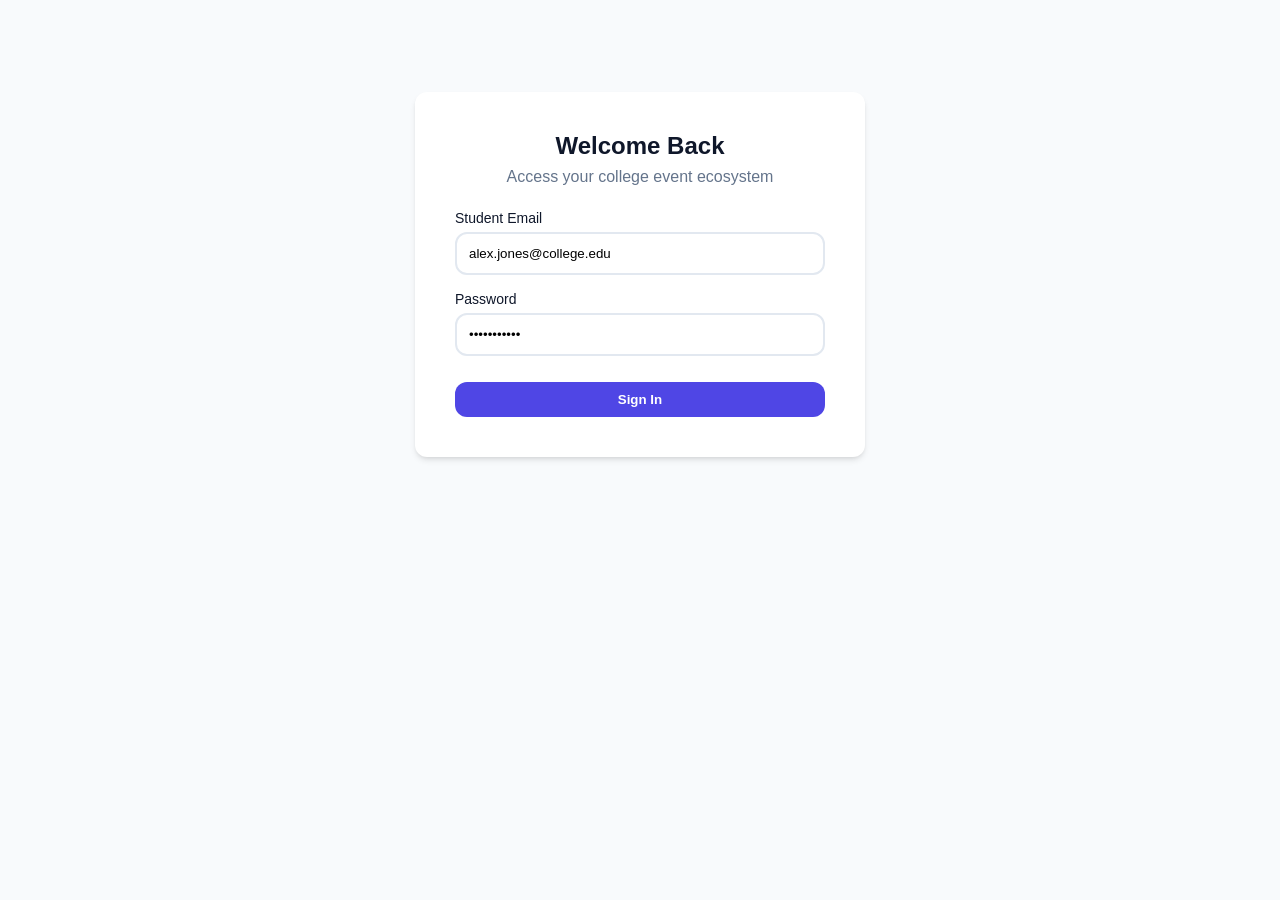
==== index.html @ 491c66e4 "Devops first experiment and also 3rd experiment" ====
<!DOCTYPE html>
<html lang="en">
<head>
    <meta charset="UTF-8">
    <meta name="viewport" content="width=device-width, initial-scale=1.0">
    <title>CampusPulse | College Event Hub</title>
    <style>
        /* --- DESIGN SYSTEM & VARIABLES --- */
        :root {
            --primary: #4f46e5;
            --primary-hover: #4338ca;
            --secondary: #06b6d4;
            --background: #f8fafc;
            --surface: #ffffff;
            --text-main: #0f172a;
            --text-muted: #64748b;
            --border: #e2e8f0;
            --radius: 12px;
            --shadow: 0 4px 6px -1px rgb(0 0 0 / 0.1), 0 2px 4px -2px rgb(0 0 0 / 0.1);
            --transition: all 0.25s ease;
        }

        * {
            box-sizing: border-box;
            margin: 0;
            padding: 0;
            font-family: 'Segoe UI', Tahoma, Geneva, Verdana, sans-serif;
        }

        body {
            background-color: var(--background);
            color: var(--text-main);
            min-height: 100vh;
            display: flex;
            flex-direction: column;
        }

        /* --- GLOBAL UTILITIES --- */
        .hidden { display: none !hidden; display: none !important; }
        
        button {
            cursor: pointer;
            padding: 10px 20px;
            border-radius: var(--radius);
            border: none;
            font-weight: 600;
            transition: var(--transition);
        }

        .btn-primary {
            background-color: var(--primary);
            color: white;
        }

        .btn-primary:hover { background-color: var(--primary-hover); }

        .btn-secondary {
            background-color: transparent;
            border: 2px solid var(--border);
            color: var(--text-main);
        }

        .btn-secondary:hover {
            background-color: var(--border);
        }

        input, select {
            width: 100%;
            padding: 12px;
            border: 2px solid var(--border);
            border-radius: var(--radius);
            margin-top: 6px;
            margin-bottom: 16px;
            outline: none;
            transition: var(--transition);
        }

        input:focus, select:focus {
            border-color: var(--primary);
        }

        /* --- APPARATUS LAYOUT: NAVIGATION --- */
        header {
            background-color: var(--surface);
            border-bottom: 1px solid var(--border);
            padding: 1rem 2rem;
            display: flex;
            justify-content: space-between;
            align-items: center;
            box-shadow: var(--shadow);
        }

        header .logo {
            font-size: 1.5rem;
            font-weight: 800;
            color: var(--primary);
        }

        nav ul {
            display: flex;
            list-style: none;
            gap: 20px;
            align-items: center;
        }

        nav a {
            text-decoration: none;
            color: var(--text-muted);
            font-weight: 500;
            transition: var(--transition);
        }

        nav a:hover, nav a.active {
            color: var(--primary);
        }

        main {
            flex: 1;
            padding: 2rem;
            max-width: 1200px;
            width: 100%;
            margin: 0 auto;
        }

        /* --- VIEW 1: AUTH/LOGIN PAGE --- */
        .auth-container {
            max-width: 450px;
            margin: 60px auto;
            background: var(--surface);
            padding: 40px;
            border-radius: var(--radius);
            box-shadow: var(--shadow);
            text-align: center;
        }

        .auth-container h2 { margin-bottom: 8px; }
        .auth-container p { color: var(--text-muted); margin-bottom: 24px; }

        /* --- VIEW 2: HOME (EVENTS HUB) --- */
        .welcome-hero {
            background: linear-gradient(135deg, var(--primary), var(--secondary));
            color: white;
            padding: 40px;
            border-radius: var(--radius);
            margin-bottom: 30px;
        }

        .event-grid {
            display: grid;
            grid-template-columns: repeat(auto-fill, minmax(300px, 15fr));
            gap: 24px;
            margin-top: 20px;
        }

        .card {
            background: var(--surface);
            border-radius: var(--radius);
            overflow: hidden;
            box-shadow: var(--shadow);
            border: 1px solid var(--border);
            display: flex;
            flex-direction: column;
        }

        .card-img {
            width: 100%;
            height: 180px;
            background-color: #cbd5e1;
            object-fit: cover;
        }

        .card-body {
            padding: 20px;
            flex: 1;
            display: flex;
            flex-direction: column;
            justify-content: space-between;
        }

        .card-title { font-size: 1.25rem; margin-bottom: 8px; }
        .card-meta { color: var(--text-muted); font-size: 0.875rem; margin-bottom: 12px; }

        /* --- VIEW 3: PROFILE PAGE --- */
        .profile-layout {
            display: grid;
            grid-template-columns: 1fr 2fr;
            gap: 30px;
            background: var(--surface);
            padding: 30px;
            border-radius: var(--radius);
            box-shadow: var(--shadow);
        }

        .profile-sidebar {
            text-align: center;
            border-right: 1px solid var(--border);
            padding-right: 30px;
        }

        .avatar {
            width: 120px;
            height: 120px;
            border-radius: 50%;
            background: #e2e8f0;
            margin: 0 auto 15px;
            object-fit: cover;
        }

        /* --- VIEW 4: MY BOOKINGS --- */
        .booking-list {
            display: flex;
            flex-direction: column;
            gap: 16px;
            margin-top: 20px;
        }

        .booking-item {
            background: var(--surface);
            padding: 20px;
            border-radius: var(--radius);
            border-left: 5px solid var(--secondary);
            box-shadow: var(--shadow);
            display: flex;
            justify-content: space-between;
            align-items: center;
        }
    </style>
</head>
<body>

    <!-- APPLICATION HEADER (HIDDEN UNTIL LOGIN) -->
    <header id="app-header" class="hidden">
        <div class="logo">🚀 CampusPulse</div>
        <nav>
            <ul>
                <li><a href="#" id="nav-home" class="active" onclick="switchView('home-view')">Events</a></li>
                <li><a href="#" id="nav-bookings" onclick="switchView('bookings-view')">My Bookings</a></li>
                <li><a href="#" id="nav-profile" onclick="switchView('profile-view')">Profile</a></li>
                <li><button class="btn-secondary" onclick="logout()">Sign Out</button></li>
            </ul>
        </nav>
    </header>

    <!-- MAIN APP WRAPPER -->
    <main>

        <!-- 1. LOGIN PAGE VIEW -->
        <section id="login-view" class="auth-container">
            <h2>Welcome Back</h2>
            <p>Access your college event ecosystem</p>
            <form id="login-form" onsubmit="handleLogin(event)">
                <label style="text-align: left; display: block; font-size: 0.875rem;">Student Email</label>
                <input type="email" id="login-email" value="alex.jones@college.edu" required>
                
                <label style="text-align: left; display: block; font-size: 0.875rem;">Password</label>
                <input type="password" id="login-pass" value="password123" required>
                
                <button type="submit" class="btn-primary" style="width: 100%; margin-top: 10px;">Sign In</button>
            </form>
        </section>

        <!-- 2. HOME PAGE VIEW (EVENTS GRID) -->
        <section id="home-view" class="hidden">
            <div class="welcome-hero">
                <h1 id="welcome-message">Hello, Student!</h1>
                <p>Discover, schedule, and secure seats for the latest college meetups, techfests, and workshops.</p>
            </div>
            <h2>Upcoming Dynamic Events</h2>
            <div id="events-container" class="event-grid">
                <!-- Cards injected programmatically via JS -->
            </div>
        </section>

        <!-- 3. PROFILE PAGE VIEW -->
        <section id="profile-view" class="hidden">
            <div class="profile-layout">
                <div class="profile-sidebar">
                    <img id="profile-avatar" class="avatar" src="https://images.unsplash.com/photo-1534528741775-53994a69daeb?w=150" alt="Avatar">
                    <h3 id="side-name">Alex Jones</h3>
                    <p id="side-dept" style="color: var(--text-muted);">Computer Science</p>
                </div>
                <div class="profile-form-container">
                    <h2>Edit Registration Profile</h2>
                    <form id="profile-form" onsubmit="saveProfile(event)">
                        <label>Full Name</label>
                        <input type="text" id="prof-name" required>

                        <label>Department / Major</label>
                        <input type="text" id="prof-dept" required>

                        <label>Student ID / Roll No</label>
                        <input type="text" id="prof-id" readonly style="background-color: var(--background); color: var(--text-muted)">

                        <button type="submit" class="btn-primary">Update Details</button>
                    </form>
                </div>
            </div>
        </section>

        <!-- 4. MY BOOKINGS PAGE VIEW -->
        <section id="bookings-view" class="hidden">
            <h2>Your Confirmed Schedules</h2>
            <p style="color: var(--text-muted); margin-bottom: 20px;">Present these digital passes at the event venues.</p>
            <div id="bookings-container" class="booking-list">
                <!-- Booked items array rendered via JS -->
            </div>
        </section>

    </main>

    <!-- --- JAVASCRIPT ENGINE --- -->
    <script>
        // --- DATA LAYER (MOCK DATABASE) ---
        let currentUser = {
            name: "Alex Jones",
            email: "alex.jones@college.edu",
            dept: "Computer Science & Engineering",
            id: "STU-2026-8891"
        };

        const eventsData = [
            { id: 1, title: "Hackathon 2026", date: "Oct 12, 2026", time: "10:00 AM", location: "Main Tech Lab", img: "https://images.unsplash.com/photo-1504384308090-c894fdcc538d?w=400" },
            { id: 2, title: "Annual Cultural Fest", date: "Oct 15, 2026", time: "05:00 PM", location: "Open Air Theater", img: "https://images.unsplash.com/photo-1514525253161-7a46d19cd819?w=400" },
            { id: 3, title: "AI/ML Guest Lecture", date: "Oct 20, 2026", time: "02:00 PM", location: "Seminar Hall B", img: "https://images.unsplash.com/photo-1591453089816-0fbb971b454c?w=400" },
            { id: 4, title: "Inter-College Sports Meet", date: "Nov 02, 2026", time: "08:00 AM", location: "Sports Complex", img: "https://images.unsplash.com/photo-1461896836934-ffe607ba8211?w=400" }
        ];

        let userBookings = [];

        // --- CORE APPLICATION ROUTING ---
        function switchView(viewId) {
            // Hide all semantic views
            document.getElementById('login-view').classList.add('hidden');
            document.getElementById('home-view').classList.add('hidden');
            document.getElementById('profile-view').classList.add('hidden');
            document.getElementById('bookings-view').classList.add('hidden');

            // Deactivate header tabs styling
            document.querySelectorAll('nav a').forEach(el => el.classList.remove('active'));

            // Expose required structural view
            document.getElementById(viewId).classList.remove('hidden');

            // Apply active accent class to specific nav items
            if(viewId === 'home-view') document.getElementById('nav-home').classList.add('active');
            if(viewId === 'bookings-view') {
                document.getElementById('nav-bookings').classList.add('active');
                renderBookings();
            }
            if(viewId === 'profile-view') document.getElementById('nav-profile').classList.add('active');
        }

        // --- AUTHENTICATION SYSTEMS ---
        function handleLogin(e) {
            e.preventDefault();
            // Show global Navigation Bar
            document.getElementById('app-header').classList.remove('hidden');
            
            // Hydrate profile and home configurations
            document.getElementById('welcome-message').innerText = `Hello, ${currentUser.name}! 👋`;
            initProfileFields();
            renderEvents();

            // Transition to dashboard hub
            switchView('home-view');
        }

        function logout() {
            document.getElementById('app-header').classList.add('hidden');
            document.getElementById('login-form').reset();
            userBookings = []; // Reset transient booking states
            switchView('login-view');
        }

        // --- EVENTS ENGINE ---
        function renderEvents() {
            const container = document.getElementById('events-container');
            container.innerHTML = '';

            eventsData.forEach(evt => {
                const isBooked = userBookings.some(b => b.id === evt.id);
                const card = document.createElement('div');
                card.className = 'card';
                card.innerHTML = `
                    <img src="${evt.img}" alt="${evt.title}" class="card-img">
                    <div class="card-body">
                        <div>
                            <h3 class="card-title">${evt.title}</h3>
                            <p class="card-meta">📅 ${evt.date} | ⏰ ${evt.time}</p>
                            <p class="card-meta">📍 ${evt.location}</p>
                        </div>
                        <button class="btn-primary" style="width:100%; margin-top:15px; background-color: ${isBooked ? '#10b981' : ''}" 
                            onclick="bookEvent(${evt.id})" ${isBooked ? 'disabled' : ''}>
                            ${isBooked ? '✓ Reserved' : 'Book Time Slot'}
                        </button>
                    </div>
                `;
                container.appendChild(card);
            });
        }

        function bookEvent(eventId) {
            const chosenEvent = eventsData.find(e => e.id === eventId);
            if(chosenEvent && !userBookings.some(b => b.id === eventId)) {
                userBookings.push(chosenEvent);
                alert(`Successfully booked a slot for ${chosenEvent.title}!`);
                renderEvents(); // Update Home button flags
            }
        }

        // --- BOOKINGS PASS RENDERER ---
        function renderBookings() {
            const container = document.getElementById('bookings-container');
            container.innerHTML = '';

            if(userBookings.length === 0) {
                container.innerHTML = `<p style="color: var(--text-muted); text-align: center; padding: 40px;">You haven't reserved any time slots yet.</p>`;
                return;
            }

            userBookings.forEach(booking => {
                const div = document.createElement('div');
                div.className = 'booking-item';
                div.innerHTML = `
                    <div>
                        <h3>${booking.title}</h3>
                        <p style="color: var(--text-muted); margin-top: 4px;">Scheduled for ${booking.date} at ${booking.time} (${booking.location})</p>
                    </div>
                    <button class="btn-secondary" style="color: #ef4444; border-color: #fee2e2;" onclick="cancelBooking(${booking.id})">Cancel Slot</button>
                `;
                container.appendChild(div);
            });
        }

        function cancelBooking(id) {
            userBookings = userBookings.filter(b => b.id !== id);
            renderBookings();
            renderEvents();
        }

        // --- PROFILE ENGINE ---
        function initProfileFields() {
            document.getElementById('prof-name').value = currentUser.name;
            document.getElementById('prof-dept').value = currentUser.dept;
            document.getElementById('prof-id').value = currentUser.id;
        }

        function saveProfile(e) {
            e.preventDefault();
            currentUser.name = document.getElementById('prof-name').value;
            currentUser.dept = document.getElementById('prof-dept').value;

            // Sync visual dependencies
            document.getElementById('side-name').innerText = currentUser.name;
            document.getElementById('side-dept').innerText = currentUser.dept;
            document.getElementById('welcome-message').innerText = `Hello, ${currentUser.name}! 👋`;

            alert("Profile successfully saved and synchronized!");
        }
    </script>
</body>
</html>
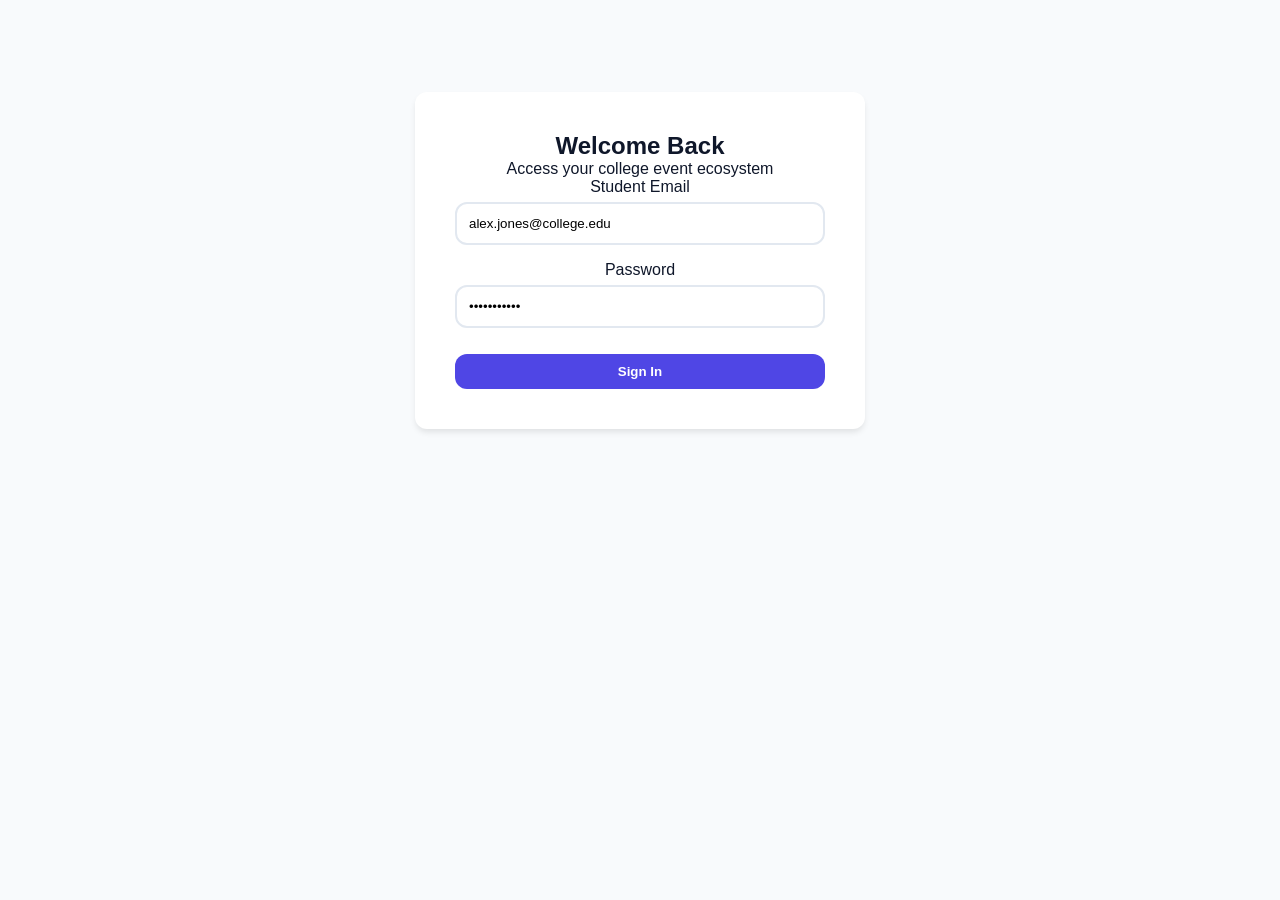
==== commit 30513b2b: "test: testing out automatic jenkins webhook trigger" ====
--- a/index.html
+++ b/index.html
@@ -4,231 +4,9 @@
     <meta charset="UTF-8">
     <meta name="viewport" content="width=device-width, initial-scale=1.0">
     <title>CampusPulse | College Event Hub</title>
-    <style>
-        /* --- DESIGN SYSTEM & VARIABLES --- */
-        :root {
-            --primary: #4f46e5;
-            --primary-hover: #4338ca;
-            --secondary: #06b6d4;
-            --background: #f8fafc;
-            --surface: #ffffff;
-            --text-main: #0f172a;
-            --text-muted: #64748b;
-            --border: #e2e8f0;
-            --radius: 12px;
-            --shadow: 0 4px 6px -1px rgb(0 0 0 / 0.1), 0 2px 4px -2px rgb(0 0 0 / 0.1);
-            --transition: all 0.25s ease;
-        }
-
-        * {
-            box-sizing: border-box;
-            margin: 0;
-            padding: 0;
-            font-family: 'Segoe UI', Tahoma, Geneva, Verdana, sans-serif;
-        }
-
-        body {
-            background-color: var(--background);
-            color: var(--text-main);
-            min-height: 100vh;
-            display: flex;
-            flex-direction: column;
-        }
-
-        /* --- GLOBAL UTILITIES --- */
-        .hidden { display: none !hidden; display: none !important; }
-        
-        button {
-            cursor: pointer;
-            padding: 10px 20px;
-            border-radius: var(--radius);
-            border: none;
-            font-weight: 600;
-            transition: var(--transition);
-        }
-
-        .btn-primary {
-            background-color: var(--primary);
-            color: white;
-        }
-
-        .btn-primary:hover { background-color: var(--primary-hover); }
-
-        .btn-secondary {
-            background-color: transparent;
-            border: 2px solid var(--border);
-            color: var(--text-main);
-        }
-
-        .btn-secondary:hover {
-            background-color: var(--border);
-        }
-
-        input, select {
-            width: 100%;
-            padding: 12px;
-            border: 2px solid var(--border);
-            border-radius: var(--radius);
-            margin-top: 6px;
-            margin-bottom: 16px;
-            outline: none;
-            transition: var(--transition);
-        }
-
-        input:focus, select:focus {
-            border-color: var(--primary);
-        }
-
-        /* --- APPARATUS LAYOUT: NAVIGATION --- */
-        header {
-            background-color: var(--surface);
-            border-bottom: 1px solid var(--border);
-            padding: 1rem 2rem;
-            display: flex;
-            justify-content: space-between;
-            align-items: center;
-            box-shadow: var(--shadow);
-        }
-
-        header .logo {
-            font-size: 1.5rem;
-            font-weight: 800;
-            color: var(--primary);
-        }
-
-        nav ul {
-            display: flex;
-            list-style: none;
-            gap: 20px;
-            align-items: center;
-        }
-
-        nav a {
-            text-decoration: none;
-            color: var(--text-muted);
-            font-weight: 500;
-            transition: var(--transition);
-        }
-
-        nav a:hover, nav a.active {
-            color: var(--primary);
-        }
-
-        main {
-            flex: 1;
-            padding: 2rem;
-            max-width: 1200px;
-            width: 100%;
-            margin: 0 auto;
-        }
-
-        /* --- VIEW 1: AUTH/LOGIN PAGE --- */
-        .auth-container {
-            max-width: 450px;
-            margin: 60px auto;
-            background: var(--surface);
-            padding: 40px;
-            border-radius: var(--radius);
-            box-shadow: var(--shadow);
-            text-align: center;
-        }
-
-        .auth-container h2 { margin-bottom: 8px; }
-        .auth-container p { color: var(--text-muted); margin-bottom: 24px; }
-
-        /* --- VIEW 2: HOME (EVENTS HUB) --- */
-        .welcome-hero {
-            background: linear-gradient(135deg, var(--primary), var(--secondary));
-            color: white;
-            padding: 40px;
-            border-radius: var(--radius);
-            margin-bottom: 30px;
-        }
-
-        .event-grid {
-            display: grid;
-            grid-template-columns: repeat(auto-fill, minmax(300px, 15fr));
-            gap: 24px;
-            margin-top: 20px;
-        }
-
-        .card {
-            background: var(--surface);
-            border-radius: var(--radius);
-            overflow: hidden;
-            box-shadow: var(--shadow);
-            border: 1px solid var(--border);
-            display: flex;
-            flex-direction: column;
-        }
-
-        .card-img {
-            width: 100%;
-            height: 180px;
-            background-color: #cbd5e1;
-            object-fit: cover;
-        }
-
-        .card-body {
-            padding: 20px;
-            flex: 1;
-            display: flex;
-            flex-direction: column;
-            justify-content: space-between;
-        }
-
-        .card-title { font-size: 1.25rem; margin-bottom: 8px; }
-        .card-meta { color: var(--text-muted); font-size: 0.875rem; margin-bottom: 12px; }
-
-        /* --- VIEW 3: PROFILE PAGE --- */
-        .profile-layout {
-            display: grid;
-            grid-template-columns: 1fr 2fr;
-            gap: 30px;
-            background: var(--surface);
-            padding: 30px;
-            border-radius: var(--radius);
-            box-shadow: var(--shadow);
-        }
-
-        .profile-sidebar {
-            text-align: center;
-            border-right: 1px solid var(--border);
-            padding-right: 30px;
-        }
-
-        .avatar {
-            width: 120px;
-            height: 120px;
-            border-radius: 50%;
-            background: #e2e8f0;
-            margin: 0 auto 15px;
-            object-fit: cover;
-        }
-
-        /* --- VIEW 4: MY BOOKINGS --- */
-        .booking-list {
-            display: flex;
-            flex-direction: column;
-            gap: 16px;
-            margin-top: 20px;
-        }
-
-        .booking-item {
-            background: var(--surface);
-            padding: 20px;
-            border-radius: var(--radius);
-            border-left: 5px solid var(--secondary);
-            box-shadow: var(--shadow);
-            display: flex;
-            justify-content: space-between;
-            align-items: center;
-        }
-    </style>
+    <link rel="stylesheet" href="style.css">
 </head>
 <body>
-
-    <!-- APPLICATION HEADER (HIDDEN UNTIL LOGIN) -->
     <header id="app-header" class="hidden">
         <div class="logo">🚀 CampusPulse</div>
         <nav>
@@ -241,37 +19,28 @@
         </nav>
     </header>
 
-    <!-- MAIN APP WRAPPER -->
     <main>
-
-        <!-- 1. LOGIN PAGE VIEW -->
         <section id="login-view" class="auth-container">
             <h2>Welcome Back</h2>
             <p>Access your college event ecosystem</p>
             <form id="login-form" onsubmit="handleLogin(event)">
-                <label style="text-align: left; display: block; font-size: 0.875rem;">Student Email</label>
+                <label>Student Email</label>
                 <input type="email" id="login-email" value="alex.jones@college.edu" required>
-                
-                <label style="text-align: left; display: block; font-size: 0.875rem;">Password</label>
+                <label>Password</label>
                 <input type="password" id="login-pass" value="password123" required>
-                
                 <button type="submit" class="btn-primary" style="width: 100%; margin-top: 10px;">Sign In</button>
             </form>
         </section>
 
-        <!-- 2. HOME PAGE VIEW (EVENTS GRID) -->
         <section id="home-view" class="hidden">
             <div class="welcome-hero">
                 <h1 id="welcome-message">Hello, Student!</h1>
-                <p>Discover, schedule, and secure seats for the latest college meetups, techfests, and workshops.</p>
+                <p>Discover, schedule, and secure seats for the latest college meetups.</p>
             </div>
             <h2>Upcoming Dynamic Events</h2>
-            <div id="events-container" class="event-grid">
-                <!-- Cards injected programmatically via JS -->
-            </div>
+            <div id="events-container" class="event-grid"></div>
         </section>
 
-        <!-- 3. PROFILE PAGE VIEW -->
         <section id="profile-view" class="hidden">
             <div class="profile-layout">
                 <div class="profile-sidebar">
@@ -284,179 +53,22 @@
                     <form id="profile-form" onsubmit="saveProfile(event)">
                         <label>Full Name</label>
                         <input type="text" id="prof-name" required>
-
                         <label>Department / Major</label>
                         <input type="text" id="prof-dept" required>
-
                         <label>Student ID / Roll No</label>
                         <input type="text" id="prof-id" readonly style="background-color: var(--background); color: var(--text-muted)">
-
                         <button type="submit" class="btn-primary">Update Details</button>
                     </form>
                 </div>
             </div>
         </section>
 
-        <!-- 4. MY BOOKINGS PAGE VIEW -->
         <section id="bookings-view" class="hidden">
             <h2>Your Confirmed Schedules</h2>
-            <p style="color: var(--text-muted); margin-bottom: 20px;">Present these digital passes at the event venues.</p>
-            <div id="bookings-container" class="booking-list">
-                <!-- Booked items array rendered via JS -->
-            </div>
+            <div id="bookings-container" class="booking-list"></div>
         </section>
-
     </main>
 
-    <!-- --- JAVASCRIPT ENGINE --- -->
-    <script>
-        // --- DATA LAYER (MOCK DATABASE) ---
-        let currentUser = {
-            name: "Alex Jones",
-            email: "alex.jones@college.edu",
-            dept: "Computer Science & Engineering",
-            id: "STU-2026-8891"
-        };
-
-        const eventsData = [
-            { id: 1, title: "Hackathon 2026", date: "Oct 12, 2026", time: "10:00 AM", location: "Main Tech Lab", img: "https://images.unsplash.com/photo-1504384308090-c894fdcc538d?w=400" },
-            { id: 2, title: "Annual Cultural Fest", date: "Oct 15, 2026", time: "05:00 PM", location: "Open Air Theater", img: "https://images.unsplash.com/photo-1514525253161-7a46d19cd819?w=400" },
-            { id: 3, title: "AI/ML Guest Lecture", date: "Oct 20, 2026", time: "02:00 PM", location: "Seminar Hall B", img: "https://images.unsplash.com/photo-1591453089816-0fbb971b454c?w=400" },
-            { id: 4, title: "Inter-College Sports Meet", date: "Nov 02, 2026", time: "08:00 AM", location: "Sports Complex", img: "https://images.unsplash.com/photo-1461896836934-ffe607ba8211?w=400" }
-        ];
-
-        let userBookings = [];
-
-        // --- CORE APPLICATION ROUTING ---
-        function switchView(viewId) {
-            // Hide all semantic views
-            document.getElementById('login-view').classList.add('hidden');
-            document.getElementById('home-view').classList.add('hidden');
-            document.getElementById('profile-view').classList.add('hidden');
-            document.getElementById('bookings-view').classList.add('hidden');
-
-            // Deactivate header tabs styling
-            document.querySelectorAll('nav a').forEach(el => el.classList.remove('active'));
-
-            // Expose required structural view
-            document.getElementById(viewId).classList.remove('hidden');
-
-            // Apply active accent class to specific nav items
-            if(viewId === 'home-view') document.getElementById('nav-home').classList.add('active');
-            if(viewId === 'bookings-view') {
-                document.getElementById('nav-bookings').classList.add('active');
-                renderBookings();
-            }
-            if(viewId === 'profile-view') document.getElementById('nav-profile').classList.add('active');
-        }
-
-        // --- AUTHENTICATION SYSTEMS ---
-        function handleLogin(e) {
-            e.preventDefault();
-            // Show global Navigation Bar
-            document.getElementById('app-header').classList.remove('hidden');
-            
-            // Hydrate profile and home configurations
-            document.getElementById('welcome-message').innerText = `Hello, ${currentUser.name}! 👋`;
-            initProfileFields();
-            renderEvents();
-
-            // Transition to dashboard hub
-            switchView('home-view');
-        }
-
-        function logout() {
-            document.getElementById('app-header').classList.add('hidden');
-            document.getElementById('login-form').reset();
-            userBookings = []; // Reset transient booking states
-            switchView('login-view');
-        }
-
-        // --- EVENTS ENGINE ---
-        function renderEvents() {
-            const container = document.getElementById('events-container');
-            container.innerHTML = '';
-
-            eventsData.forEach(evt => {
-                const isBooked = userBookings.some(b => b.id === evt.id);
-                const card = document.createElement('div');
-                card.className = 'card';
-                card.innerHTML = `
-                    <img src="${evt.img}" alt="${evt.title}" class="card-img">
-                    <div class="card-body">
-                        <div>
-                            <h3 class="card-title">${evt.title}</h3>
-                            <p class="card-meta">📅 ${evt.date} | ⏰ ${evt.time}</p>
-                            <p class="card-meta">📍 ${evt.location}</p>
-                        </div>
-                        <button class="btn-primary" style="width:100%; margin-top:15px; background-color: ${isBooked ? '#10b981' : ''}" 
-                            onclick="bookEvent(${evt.id})" ${isBooked ? 'disabled' : ''}>
-                            ${isBooked ? '✓ Reserved' : 'Book Time Slot'}
-                        </button>
-                    </div>
-                `;
-                container.appendChild(card);
-            });
-        }
-
-        function bookEvent(eventId) {
-            const chosenEvent = eventsData.find(e => e.id === eventId);
-            if(chosenEvent && !userBookings.some(b => b.id === eventId)) {
-                userBookings.push(chosenEvent);
-                alert(`Successfully booked a slot for ${chosenEvent.title}!`);
-                renderEvents(); // Update Home button flags
-            }
-        }
-
-        // --- BOOKINGS PASS RENDERER ---
-        function renderBookings() {
-            const container = document.getElementById('bookings-container');
-            container.innerHTML = '';
-
-            if(userBookings.length === 0) {
-                container.innerHTML = `<p style="color: var(--text-muted); text-align: center; padding: 40px;">You haven't reserved any time slots yet.</p>`;
-                return;
-            }
-
-            userBookings.forEach(booking => {
-                const div = document.createElement('div');
-                div.className = 'booking-item';
-                div.innerHTML = `
-                    <div>
-                        <h3>${booking.title}</h3>
-                        <p style="color: var(--text-muted); margin-top: 4px;">Scheduled for ${booking.date} at ${booking.time} (${booking.location})</p>
-                    </div>
-                    <button class="btn-secondary" style="color: #ef4444; border-color: #fee2e2;" onclick="cancelBooking(${booking.id})">Cancel Slot</button>
-                `;
-                container.appendChild(div);
-            });
-        }
-
-        function cancelBooking(id) {
-            userBookings = userBookings.filter(b => b.id !== id);
-            renderBookings();
-            renderEvents();
-        }
-
-        // --- PROFILE ENGINE ---
-        function initProfileFields() {
-            document.getElementById('prof-name').value = currentUser.name;
-            document.getElementById('prof-dept').value = currentUser.dept;
-            document.getElementById('prof-id').value = currentUser.id;
-        }
-
-        function saveProfile(e) {
-            e.preventDefault();
-            currentUser.name = document.getElementById('prof-name').value;
-            currentUser.dept = document.getElementById('prof-dept').value;
-
-            // Sync visual dependencies
-            document.getElementById('side-name').innerText = currentUser.name;
-            document.getElementById('side-dept').innerText = currentUser.dept;
-            document.getElementById('welcome-message').innerText = `Hello, ${currentUser.name}! 👋`;
-
-            alert("Profile successfully saved and synchronized!");
-        }
-    </script>
+    <script src="app.js"></script>
 </body>
 </html>
--- a/style.css
+++ b/style.css
@@ -0,0 +1,43 @@
+:root {
+    --primary: #4f46e5;
+    --primary-hover: #4338ca;
+    --secondary: #06b6d4;
+    --background: #f8fafc;
+    --surface: #ffffff;
+    --text-main: #0f172a;
+    --text-muted: #64748b;
+    --border: #e2e8f0;
+    --radius: 12px;
+    --shadow: 0 4px 6px -1px rgb(0 0 0 / 0.1);
+    --transition: all 0.25s ease;
+}
+
+* { box-sizing: border-box; margin: 0; padding: 0; font-family: 'Segoe UI', sans-serif; }
+body { background-color: var(--background); color: var(--text-main); min-height: 100vh; display: flex; flex-direction: column; }
+.hidden { display: none !important; }
+button { cursor: pointer; padding: 10px 20px; border-radius: var(--radius); border: none; font-weight: 600; transition: var(--transition); }
+.btn-primary { background-color: var(--primary); color: white; }
+.btn-primary:hover { background-color: var(--primary-hover); }
+.btn-secondary { background-color: transparent; border: 2px solid var(--border); color: var(--text-main); }
+.btn-secondary:hover { background-color: var(--border); }
+input { width: 100%; padding: 12px; border: 2px solid var(--border); border-radius: var(--radius); margin-top: 6px; margin-bottom: 16px; outline: none; }
+input:focus { border-color: var(--primary); }
+
+header { background-color: var(--surface); border-bottom: 1px solid var(--border); padding: 1rem 2rem; display: flex; justify-content: space-between; align-items: center; box-shadow: var(--shadow); }
+header .logo { font-size: 1.5rem; font-weight: 800; color: var(--primary); }
+nav ul { display: flex; list-style: none; gap: 20px; align-items: center; }
+nav a { text-decoration: none; color: var(--text-muted); font-weight: 500; }
+nav a.active { color: var(--primary); }
+main { flex: 1; padding: 2rem; max-width: 1200px; width: 100%; margin: 0 auto; }
+
+.auth-container { max-width: 450px; margin: 60px auto; background: var(--surface); padding: 40px; border-radius: var(--radius); box-shadow: var(--shadow); text-align: center; }
+.welcome-hero { background: linear-gradient(135deg, var(--primary), var(--secondary)); color: white; padding: 40px; border-radius: var(--radius); margin-bottom: 30px; }
+.event-grid { display: grid; grid-template-columns: repeat(auto-fill, minmax(300px, 1fr)); gap: 24px; margin-top: 20px; }
+.card { background: var(--surface); border-radius: var(--radius); overflow: hidden; box-shadow: var(--shadow); border: 1px solid var(--border); display: flex; flex-direction: column; }
+.card-img { width: 100%; height: 180px; object-fit: cover; background-color: #cbd5e1; }
+.card-body { padding: 20px; flex: 1; display: flex; flex-direction: column; justify-content: space-between; }
+.profile-layout { display: grid; grid-template-columns: 1fr 2fr; gap: 30px; background: var(--surface); padding: 30px; border-radius: var(--radius); box-shadow: var(--shadow); }
+.profile-sidebar { text-align: center; border-right: 1px solid var(--border); padding-right: 30px; }
+.avatar { width: 120px; height: 120px; border-radius: 50%; object-fit: cover; }
+.booking-list { display: flex; flex-direction: column; gap: 16px; margin-top: 20px; }
+.booking-item { background: var(--surface); padding: 20px; border-radius: var(--radius); border-left: 5px solid var(--secondary); box-shadow: var(--shadow); display: flex; justify-content: space-between; align-items: center; }
